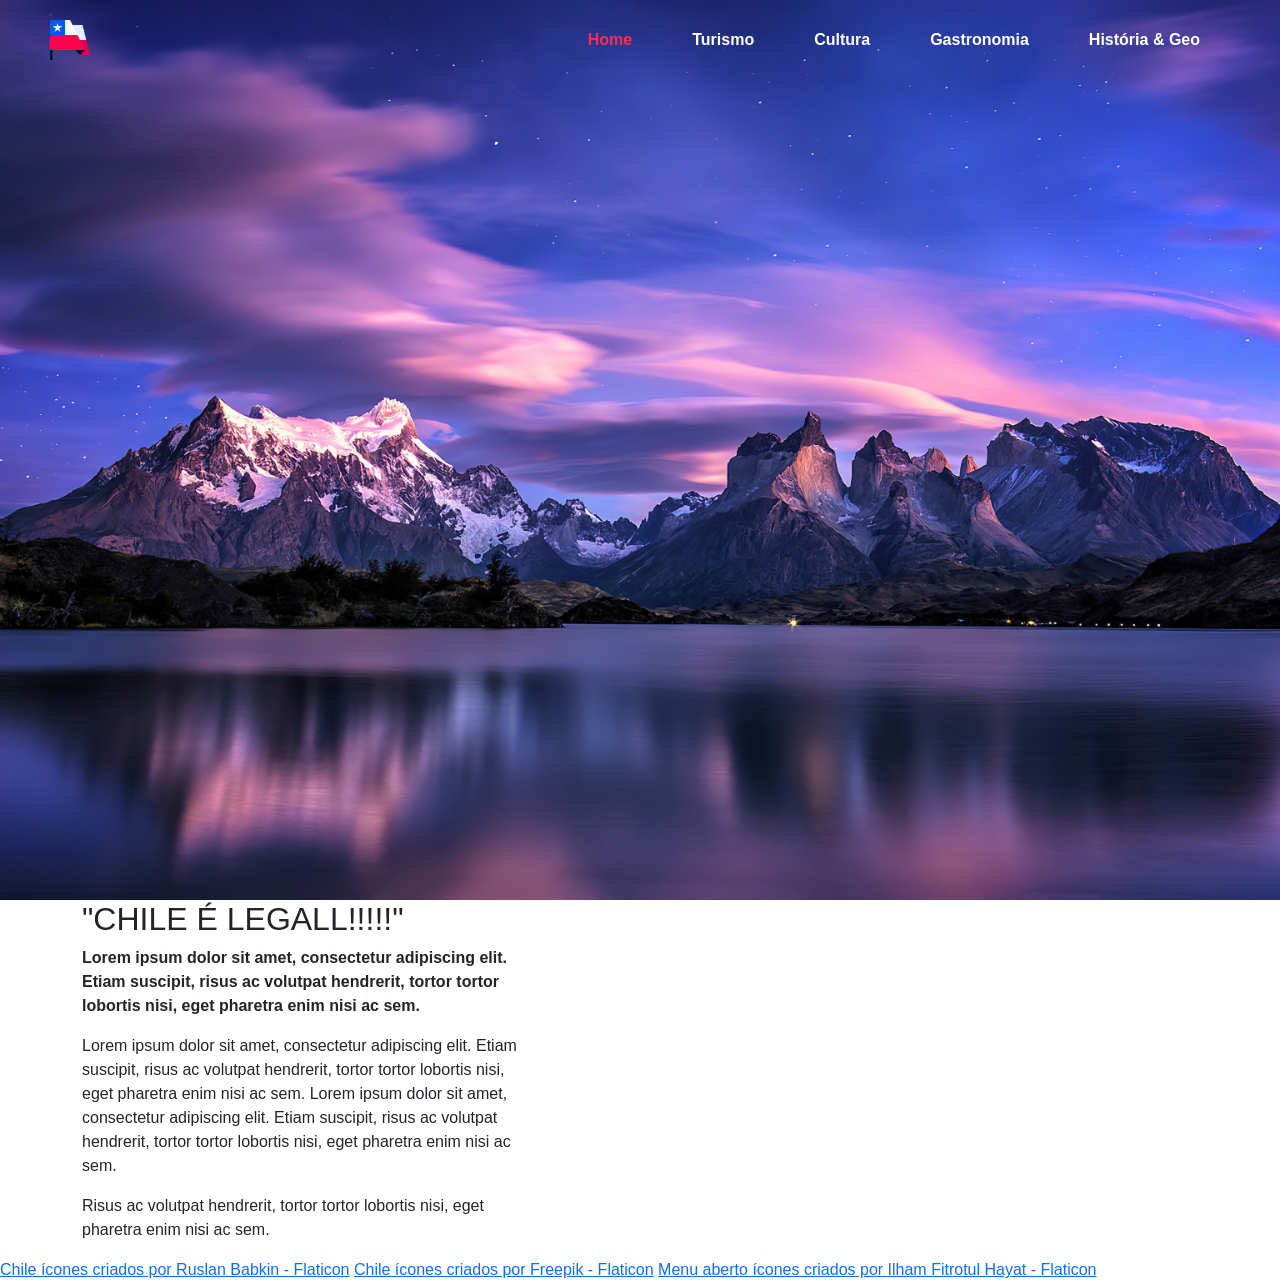
==== index.html @ fa31e48a "Navbar finalizada com responsividade" ====
<!DOCTYPE html>
<html lang="en">
<head>
    <meta charset="UTF-8">
    <meta name="viewport" content="width=device-width, initial-scale=1.0">
    <title>Chile | Home</title>
    <link rel="icon" href="assets/icons/chile-round-flag.png" type="image/x-icon">
    <link href="https://cdn.jsdelivr.net/npm/bootstrap@5.3.8/dist/css/bootstrap.min.css" rel="stylesheet" integrity="sha384-sRIl4kxILFvY47J16cr9ZwB07vP4J8+LH7qKQnuqkuIAvNWLzeN8tE5YBujZqJLB" crossorigin="anonymous">
    <link rel="stylesheet" href="css/style.css">
</head>
<body>
    <header>
    <nav class="navbar">
        <a href="index.html" class="logo">
            <img src="assets/icons/chile-flag.png" alt="Bandeira do Chile">
        </a>
        <div class="nav-links">
            <ul>
                <li class="active"><a href="index.html">Home</a></li>
                <li><a href="pages/turismo.html">Turismo</a></li>
                <li><a href="pages/cultura.html">Cultura</a></li>
                <li><a href="pages/gastronomia.html">Gastronomia</a></li>
                <li><a href="pages/historiaGeo.html">História & Geo</a></li>
            </ul>
        </div>
        <img src="assets/icons/menu-aberto.png" alt="Menu hamburguer" class="menu-hamburguer">
    </nav>
</header>
<!-- secao sobre chile -->
<section class="secao_sobre">
    <div class="container">
        <div class="row align-items-center">
            <div class="col-xl-5 col-lg-6 col-sm-8">
                <h2>"CHILE É LEGALL!!!!!"</h2>
                <div class="detalhes-sobre">
                    <p class="fw-bold">Lorem ipsum dolor sit amet, consectetur adipiscing elit. 
                        Etiam suscipit, risus ac volutpat hendrerit, tortor tortor lobortis nisi, 
                        eget pharetra enim nisi ac sem.</p>
                    <p>Lorem ipsum dolor sit amet, consectetur adipiscing elit. 
                        Etiam suscipit, risus ac volutpat hendrerit, tortor tortor lobortis nisi, 
                        eget pharetra enim nisi ac sem. Lorem ipsum dolor sit amet, consectetur adipiscing elit. 
                        Etiam suscipit, risus ac volutpat hendrerit, tortor tortor lobortis nisi, 
                        eget pharetra enim nisi ac sem.</p>
                        <p>Risus ac volutpat hendrerit, tortor tortor lobortis nisi, 
                        eget pharetra enim nisi ac sem.</p>
                </div>
            </div>
        </div>
    </div>
</section>

    <a href="https://www.flaticon.com/br/icones-gratis/chile" title="chile ícones">Chile ícones criados por Ruslan Babkin - Flaticon</a>
    <a href="https://www.flaticon.com/br/icones-gratis/chile" title="chile ícones">Chile ícones criados por Freepik - Flaticon</a>
    <a href="https://www.flaticon.com/br/icones-gratis/menu-aberto" title="menu aberto ícones">Menu aberto ícones criados por Ilham Fitrotul Hayat - Flaticon</a>

    <script src="https://cdn.jsdelivr.net/npm/bootstrap@5.3.8/dist/js/bootstrap.bundle.min.js" integrity="sha384-FKyoEForCGlyvwx9Hj09JcYn3nv7wiPVlz7YYwJrWVcXK/BmnVDxM+D2scQbITxI" crossorigin="anonymous"></script>

    <script>
        const menuHamburguer = document.querySelector(".menu-hamburguer")
        const navLinks = document.querySelector(".nav-links")

        menuHamburguer.addEventListener('click',()=>(navLinks.classList.toggle('mobile-menu')))
        
    </script>
</body>
</html>
---- css/style.css ----
* {
    margin: 0;
    padding: 0;
    text-decoration: none;
    list-style: none;
}

body {
    font-family: Arial, Helvetica, sans-serif;
    overflow-x: hidden;
}

header {
    
    height: 100vh;
    width: 100%;
    background-image: url(../assets/img/home/torres-del-paine.jpg);
    background-size: cover;
    background-position: center center;
    display: flex;
    justify-content: center;
    
}

.navbar {
    position: absolute;
    padding: 20px 50px;
    display: flex;
    align-items: center;
    width: 100%;
    box-sizing: border-box;
}

.navbar a {
    position: relative;
    color: white;
    text-decoration: none;
}

.navbar a:hover {
    color: #ff2d4c;
}

.navbar a.active:hover {
    color: #000000;
}

.navbar a::after {
    content: "";
    position: absolute;
    left: 0;
    bottom: -5px;
    width: 0;
    height: 2px;
    background: #0084ff;
    transform: width 0.3s ease;
}

.navbar a:hover::after {
    width: 100%;
}

.navbar .logo img {
    left: 60px;
    height: 40px;
    width: auto;
    display: block;
}

.navbar .nav-links ul{
    margin: 0;
    margin-left: 150px;
    display: flex;
    font-weight: 600;
}

.navbar .nav-links ul li{
    margin: 0 30px;
    
}

.navbar .nav-links ul li.active a {
    color: #ff2d4c;
    font-weight: 800;
}

.navbar .nav-links ul li.active a:hover {
    color: #ffffff;
}

.navbar .menu-hamburguer {
    display: none;
    position: absolute;
    top: 20px;
    right: 40px;
    height: 35px;
    width: auto;
}

@media screen and (max-width: 995px) {
    .navbar .logo img{
        left: 60px;
        height: 40px;
        width: auto;
    }

    .navbar .menu-hamburguer {
        display: block;
    }

    .nav-links {
        margin: 0;
        inset: 0; /* substitui top, left, width, height */
        display: flex;
        position: fixed;
        justify-content: center;
        align-items: center;
        background-color: rgba(89, 0, 255, 0.2);
        backdrop-filter: blur(7px);
        transform: translateX(-100%);
        transition: all 0.5s ease;
    }

    .nav-links.mobile-menu {
        transform: translateX(0);
        margin-left: 0;
    }

    .navbar .nav-links ul {
        margin-left: 0;
        padding: 0;
        display: flex;
        flex-direction: column;
        align-items: center;
        justify-content: center;
    }

    .navbar .nav-links ul li{
        margin: 20px 0;
        font-size: 1.2em;
    }

    .navbar .nav-links {
        margin: 0;
        font-size: 1.2em;
    }
    
}
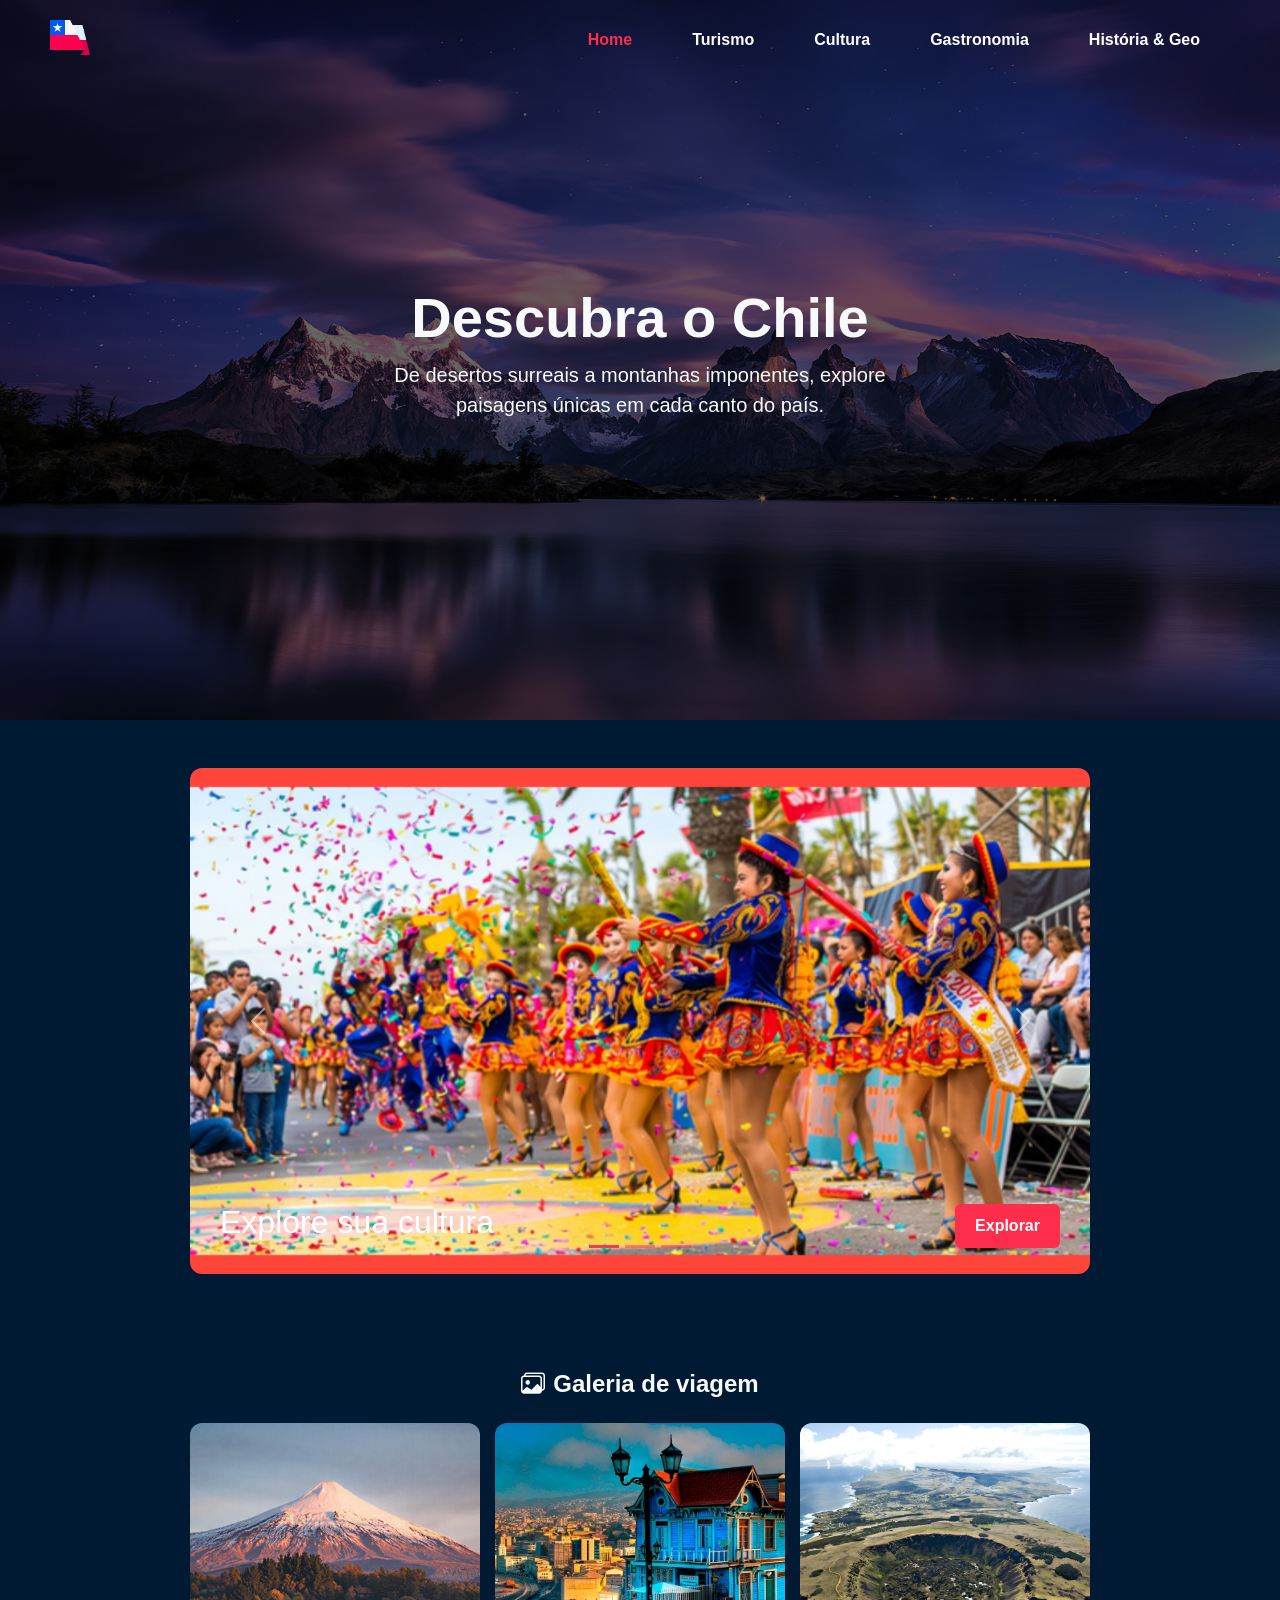
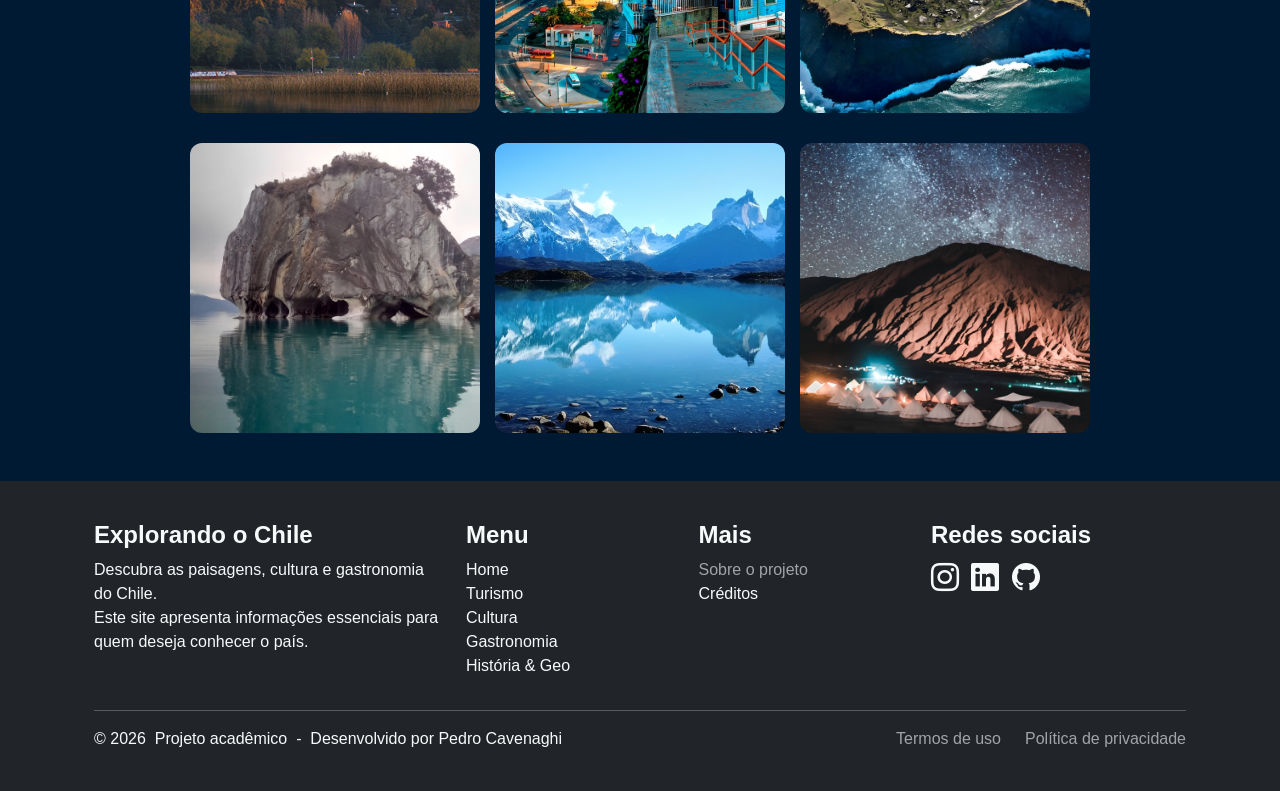
==== commit 5d74e531: "versao 1 finalizada" ====
--- a/index.html
+++ b/index.html
@@ -1,5 +1,5 @@
 <!DOCTYPE html>
-<html lang="en">
+<html lang="pt-br">
 <head>
     <meta charset="UTF-8">
     <meta name="viewport" content="width=device-width, initial-scale=1.0">
@@ -7,6 +7,8 @@
     <link rel="icon" href="assets/icons/chile-round-flag.png" type="image/x-icon">
     <link href="https://cdn.jsdelivr.net/npm/bootstrap@5.3.8/dist/css/bootstrap.min.css" rel="stylesheet" integrity="sha384-sRIl4kxILFvY47J16cr9ZwB07vP4J8+LH7qKQnuqkuIAvNWLzeN8tE5YBujZqJLB" crossorigin="anonymous">
     <link rel="stylesheet" href="css/style.css">
+    <link rel="stylesheet" href="https://cdnjs.cloudflare.com/ajax/libs/font-awesome/5.15.4/css/all.min.css" />
+    <link rel="stylesheet" href="https://cdn.jsdelivr.net/npm/bootstrap-icons@1.13.1/font/bootstrap-icons.min.css">
 </head>
 <body>
     <header>
@@ -26,41 +28,193 @@
         <img src="assets/icons/menu-aberto.png" alt="Menu hamburguer" class="menu-hamburguer">
     </nav>
 </header>
-<!-- secao sobre chile -->
-<section class="secao_sobre">
+
+<main>
+<section class="hero-home d-flex align-items-center text-center">
     <div class="container">
-        <div class="row align-items-center">
-            <div class="col-xl-5 col-lg-6 col-sm-8">
-                <h2>"CHILE É LEGALL!!!!!"</h2>
-                <div class="detalhes-sobre">
-                    <p class="fw-bold">Lorem ipsum dolor sit amet, consectetur adipiscing elit. 
-                        Etiam suscipit, risus ac volutpat hendrerit, tortor tortor lobortis nisi, 
-                        eget pharetra enim nisi ac sem.</p>
-                    <p>Lorem ipsum dolor sit amet, consectetur adipiscing elit. 
-                        Etiam suscipit, risus ac volutpat hendrerit, tortor tortor lobortis nisi, 
-                        eget pharetra enim nisi ac sem. Lorem ipsum dolor sit amet, consectetur adipiscing elit. 
-                        Etiam suscipit, risus ac volutpat hendrerit, tortor tortor lobortis nisi, 
-                        eget pharetra enim nisi ac sem.</p>
-                        <p>Risus ac volutpat hendrerit, tortor tortor lobortis nisi, 
-                        eget pharetra enim nisi ac sem.</p>
-                </div>
+        <div class="row">
+            <div class="col-lg-6 col-md-8 mx-auto text-light">
+                <h1 class="fw-bold display-4">Descubra o Chile</h1>
+                <p class="lead">
+                    De desertos surreais a montanhas imponentes, explore paisagens únicas em cada canto do país.
+                </p>
             </div>
         </div>
     </div>
 </section>
 
-    <a href="https://www.flaticon.com/br/icones-gratis/chile" title="chile ícones">Chile ícones criados por Ruslan Babkin - Flaticon</a>
-    <a href="https://www.flaticon.com/br/icones-gratis/chile" title="chile ícones">Chile ícones criados por Freepik - Flaticon</a>
-    <a href="https://www.flaticon.com/br/icones-gratis/menu-aberto" title="menu aberto ícones">Menu aberto ícones criados por Ilham Fitrotul Hayat - Flaticon</a>
+<!-- carrossel -->
+ <section>
+    <div class="container py-5">
+<div id="carouselExampleIndicators" class="carousel slide mx-auto" style="max-width: 900px;">
+  <div class="carousel-indicators">
+    <button type="button" data-bs-target="#carouselExampleIndicators" data-bs-slide-to="0" class="active" aria-current="true" aria-label="Slide 1"></button>
+    <button type="button" data-bs-target="#carouselExampleIndicators" data-bs-slide-to="1" aria-label="Slide 2"></button>
+    <button type="button" data-bs-target="#carouselExampleIndicators" data-bs-slide-to="2" aria-label="Slide 3"></button>
+  </div>
+
+  <div class="carousel-inner">
+    <div class="carousel-item active">
+      <img src="assets/img/home/carrossel-cultura.png" class="d-block w-100" alt="...">
+      <div class="carousel-content">
+      <h2>Explore sua cultura</h2>
+      <a href="pages/cultura.html" class="btn btn-primary botao-carousel">
+            Explorar
+        </a>
+      </div>
+    </div>
+
+    <div class="carousel-item">
+      <img src="assets/img/home/carrossel-gastronomia.png" class="d-block w-100" alt="...">
+      <div class="carousel-content">
+      <h2>Explore sua gastronomia</h2>
+      <a href="pages/gastronomia.html" class="btn btn-primary botao-carousel">
+            Explorar
+        </a>
+      </div>
+    </div>
+
+    <div class="carousel-item">
+      <img src="assets/img/home/carrossel-historia.png" class="d-block w-100" alt="...">
+      <div class="carousel-content">
+      <h2>Explore sua história</h2>
+      <a href="pages/historiaGeo.html" class="btn btn-primary botao-carousel">
+            Explorar
+        </a>
+      </div>
+    </div>
+    
+  </div>
+  <button class="carousel-control-prev" type="button" data-bs-target="#carouselExampleIndicators" data-bs-slide="prev">
+    <span class="carousel-control-prev-icon" aria-hidden="true"></span>
+    <span class="visually-hidden">Previous</span>
+  </button>
+  <button class="carousel-control-next" type="button" data-bs-target="#carouselExampleIndicators" data-bs-slide="next">
+    <span class="carousel-control-next-icon" aria-hidden="true"></span>
+    <span class="visually-hidden">Next</span>
+  </button>
+</div>
+</div>
+</section>
+
+<!-- galeria -->
+   <section class="section">
+    
+
+    <div class="container py-5 text-center">
+<h4 class="text-center text-light fw-bold mb-4">
+            <i class="bi bi-images me-2"></i>Galeria de viagem
+        </h4>
+        
+        <div class="box-container">
+
+            <div class="box">
+                <div class="inner">
+                    <a href="assets/img/home/vulcao-vilarrica-hd.png" class="glightbox">
+                        <img src="assets/img/home/vulcao-vilarrica-hd.png" alt="Vulcão Vilarrica">
+                        <span class="titulo">Vulcão Villarrica</span>
+                    </a>
+                </div>
+            </div>
+
+            <div class="box">
+                <div class="inner">
+                    <a href="assets/img/home/valparaiso-hd.png" class="glightbox">
+                        <img src="assets/img/home/valparaiso-hd.png" alt="Cidade Valparaiso">
+                        <span class="titulo">Cidade Valparaiso</span>
+                    </a>
+                </div>
+            </div>
+
+            <div class="box">
+                <div class="inner">
+                    <a href="assets/img/home/ilha-pascoa-hd.png" class="glightbox">
+                        <img src="assets/img/home/ilha-pascoa-hd.png" alt="Ilha de Páscoa">
+                        <span class="titulo">Ilha de Páscoa</span>
+                    </a>
+                </div>
+            </div>
+
+            <div class="box">
+                <div class="inner">
+                    <a href="assets/img/home/lago-general-hd.png" class="glightbox">
+                        <img src="assets/img/home/lago-general-hd.png" alt="Vulcão Vilarrica">
+                        <span class="titulo">Lago General Carrera</span>
+                    </a>
+                </div>
+            </div>
+
+            <div class="box">
+                <div class="inner">
+                    <a href="assets/img/home/torres-del-paine-hd.png" class="glightbox">
+                        <img src="assets/img/home/torres-del-paine-hd.png" alt="Vulcão Vilarrica">
+                        <span class="titulo">Torres del Paine</span>
+                    </a>
+                </div>
+            </div>
+
+            <div class="box">
+                <div class="inner">
+                    <a href="assets/img/home/deserto-atacama-hd.png" class="glightbox">
+                        <img src="assets/img/home/deserto-atacama-hd.png" alt="Vulcão Vilarrica">
+                        <span class="titulo">Deserto do Atacama</span>
+                    </a>
+                </div>
+            </div>
+
+        </div>
+    </div>
+</section>
+
+</main>
+
+    <footer class="bg-dark text-light py-4">
+        <div class="container px-4">
+            <div class="row">
+                <div class="col-6 col-lg-4 pt-3">
+                    <h4 class="fw-bold">Explorando o Chile</h4>
+                    <p class="mb-0">Descubra as paisagens, cultura e gastronomia do Chile.</p>
+                    <p>Este site apresenta informações essenciais para quem deseja conhecer o país.</p>
+                </div>
+                <div class="col pt-3">
+                    <h4 class="fw-bold">Menu</h4>
+                    <ul class="list-unstyled">
+                        <li><a href="index.html" class="text-decoration-none text-light">Home</a></li>
+                        <li><a href="pages/turismo.html" class="text-decoration-none text-light">Turismo</a></li>
+                        <li><a href="pages/cultura.html" class="text-decoration-none text-light">Cultura</a></li>
+                        <li><a href="pages/gastronomia.html" class="text-decoration-none text-light">Gastronomia</a></li>
+                        <li><a href="pages/historiaGeo.html" class="text-decoration-none text-light">História & Geo</a></li>
+                    </ul>
+                </div>
+                <div class="col pt-3">
+                    <h4 class="fw-bold">Mais</h4>
+                    <ul class="list-unstyled">
+                        <li><a class="text-decoration-none text-light nao-clicavel">Sobre o projeto</a></li>
+                        <li><a href="pages/creditos.html" class="text-decoration-none text-light">Créditos</a></li>
+                    </ul>
+                </div>
+                <div class="col-6 col-lg-3 pt-3">
+                    <h4 class="fw-bold">Redes sociais</h4>
+                    <div>
+                        <a href="https://www.instagram.com/pedro._.cavenaghi?igsh=MXR6azU0MGVmenJ0bg==" class="text-light"><i class="bi bi-instagram fs-3 me-2"></i></a>
+                        <a href="https://www.linkedin.com/in/pedro-cavenaghi?utm_source=share_via&utm_content=profile&utm_medium=member_android" class="text-decoration-none text-light"><i class="bi bi-linkedin fs-3 me-2"></i></a>
+                        <a href="https://github.com/Pedro-Cavenaghi" class="text-decoration-none text-light"><i class="bi bi-github fs-3 me-2"></i></a>
+                    </div>
+                </div>
+            </div>
+            <hr>
+            <div class="d-flex justify-content-between">
+                <p>© 2026&nbsp; Projeto acadêmico&nbsp; - &nbsp;Desenvolvido por Pedro Cavenaghi</p>
+                <div class="d-flex">
+                    <a class="text-decoration-none text-light me-4 nao-clicavel">Termos de uso</a>
+                    <a class="text-decoration-none text-light nao-clicavel">Política de privacidade</a>
+                </div>
+            </div>
+        </div>
+    </footer>
 
     <script src="https://cdn.jsdelivr.net/npm/bootstrap@5.3.8/dist/js/bootstrap.bundle.min.js" integrity="sha384-FKyoEForCGlyvwx9Hj09JcYn3nv7wiPVlz7YYwJrWVcXK/BmnVDxM+D2scQbITxI" crossorigin="anonymous"></script>
-
-    <script>
-        const menuHamburguer = document.querySelector(".menu-hamburguer")
-        const navLinks = document.querySelector(".nav-links")
-
-        menuHamburguer.addEventListener('click',()=>(navLinks.classList.toggle('mobile-menu')))
-        
-    </script>
+    
+    <script src="js/jsmain.js"></script>
 </body>
 </html>
--- a/css/style.css
+++ b/css/style.css
@@ -5,29 +5,58 @@
     list-style: none;
 }
 
-body {
+html {
+    height: 100%;
+}
+
+ body {
+    margin: 0;
     font-family: Arial, Helvetica, sans-serif;
+    min-height: 100vh;
+    height: 100%;
     overflow-x: hidden;
+    background-color: #001a33;
+    background-repeat: no-repeat;
+    background-attachment: fixed;
+    display: flex;
+    flex-direction: column;
 }
 
 header {
-    
+    position: absolute;
+    width: 100%;
+    z-index: 10;
+}
+
+main {
+    flex: 1;
+}
+
+.hero {
     height: 100vh;
     width: 100%;
-    background-image: url(../assets/img/home/torres-del-paine.jpg);
+    background-image: url(../assets/img/home/torres-del-paine-edit.JPG);
     background-size: cover;
     background-position: center center;
     display: flex;
     justify-content: center;
+}
+
+.nao-clicavel {
+    opacity: 0.6;
+    cursor: not-allowed;
+}
+
+.nao-scroll {
+    overflow: hidden;
+    height: 100vh;
+}
+
+.navbar {
     
-}
-
-.navbar {
-    position: absolute;
     padding: 20px 50px;
     display: flex;
     align-items: center;
-    width: 100%;
     box-sizing: border-box;
 }
 
@@ -45,7 +74,7 @@
     color: #000000;
 }
 
-.navbar a::after {
+.navbar ul a::after {
     content: "";
     position: absolute;
     left: 0;
@@ -93,7 +122,7 @@
     position: absolute;
     top: 20px;
     right: 40px;
-    height: 35px;
+    height: 40px;
     width: auto;
 }
 
@@ -145,4 +174,278 @@
         font-size: 1.2em;
     }
     
+}
+
+    /* carrossel */
+.carousel-indicators [data-bs-target] {
+    background-color: #ed3c57;
+}
+
+.carousel-item img {
+    object-position: center;
+    border-radius: 12px;
+}
+
+.carousel-img-container {
+    position: relative;
+}
+
+.carousel-img-container img {
+    display: block;
+    width: 100%;
+}
+
+/* mobile */
+@media (max-width: 768px) {
+    .carousel-content {
+        left: 15px;
+        bottom: 15px;
+    }
+
+    .carousel-content h2 {
+        font-size: 1.2rem;
+    }
+}
+
+.carousel-banner img {
+    height: 500px;
+    width: 100%;
+    object-fit: cover;
+}
+
+.carousel-banner {
+    position: relative;
+    overflow: hidden;
+    z-index: 0;
+}
+
+/* conteúdo flexível */
+
+.carousel-content {
+    position: absolute;
+    bottom: 25px;
+    left: 30px;
+    right: 30px;
+
+    display: flex;
+    justify-content: space-between;
+    align-items: center;
+
+    color: white;
+
+    z-index: 2;
+    
+}
+
+.botao-carousel {
+    background: #ff2d4c;
+    border: none;
+    padding: 10px 20px;
+    font-weight: bold;
+}
+
+.botao-carousel:hover {
+    background: #770012;
+}
+
+/* galeria */
+.box-container {
+    max-width: 900px;
+    margin: 0 auto;
+    display: grid;
+    grid-template-columns: repeat(3, 1fr);
+    column-gap: 15px; /* lateral */
+    row-gap: 30px;    /* vertical */
+}
+
+@media (max-width: 768px) {
+    .box-container {
+        grid-template-columns: repeat(2, 1fr);
+    }
+}
+
+@media (max-width: 480px) {
+    .box-container {
+        grid-template-columns: 1fr;
+    }
+}
+
+.inner {
+    position: relative;
+    width: 100%;
+    aspect-ratio: 1 / 1;
+    overflow: hidden;
+    border-radius: 12px;
+}
+
+/* imagem */
+.inner img {
+    width: 100%;
+    height: 100%;
+    object-fit: cover;
+    transition: 0.4s;
+}
+
+/* overlay escuro */
+.inner::after {
+    pointer-events: none;
+    content: "";
+    position: absolute;
+    inset: 0;
+    background: rgba(0,0,0,0.4);
+    opacity: 0;
+    transition: 0.3s;
+}
+
+/* título */
+.titulo {
+    position: absolute;
+    bottom: 10px;
+    left: 15px;
+    color: white;
+    font-weight: bold;
+    font-size: 1.1rem;
+    opacity: 0;
+    transform: translateY(10px);
+    transition: 0.3s;
+}
+
+/* hover */
+.box:hover img {
+    transform: scale(1.08);
+    filter: brightness(0.7);
+}
+
+.box:hover .inner::after {
+    opacity: 1;
+}
+
+.box:hover .titulo {
+    opacity: 1;
+    transform: translateY(0);
+}
+
+.hero-turismo {
+    height: 80vh;
+    background: url('../assets/img/home/pedras-chile.jpg') center/cover no-repeat;
+    position: relative;
+}
+
+/* overlay escuro */
+.hero-turismo::after {
+    content: "";
+    position: absolute;
+    inset: 0;
+    background: rgba(0, 0, 0, 0.6);
+}
+
+/* garante que o conteúdo fique acima */
+.hero-turismo .container {
+    position: relative;
+    z-index: 2;
+}
+
+.hero-historia {
+    height: 80vh;
+    background: url('../assets/img/home/carrossel-historia.png') center/cover no-repeat;
+    position: relative;
+}
+
+/* overlay escuro */
+.hero-historia::after {
+    content: "";
+    position: absolute;
+    inset: 0;
+    background: rgba(0, 0, 0, 0.6);
+}
+
+/* garante que o conteúdo fique acima */
+.hero-historia .container {
+    position: relative;
+    z-index: 2;
+}
+
+.hero-gastronomia {
+    height: 80vh;
+    background: url('../assets/img/home/chile-gastronomia-hero2.webp') center/cover no-repeat;
+    position: relative;
+}
+
+/* overlay escuro */
+.hero-gastronomia::after {
+    content: "";
+    position: absolute;
+    inset: 0;
+    background: rgba(0, 0, 0, 0.6);
+}
+
+/* garante que o conteúdo fique acima */
+.hero-gastronomia .container {
+    position: relative;
+    z-index: 2;
+}
+
+.hero-cultura {
+    height: 80vh;
+    background: url('../assets/img/home/chile-cultura.jpg') center/cover no-repeat;
+    position: relative;
+}
+
+/* overlay escuro */
+.hero-cultura::after {
+    content: "";
+    position: absolute;
+    inset: 0;
+    background: rgba(0, 0, 0, 0.6);
+}
+
+/* garante que o conteúdo fique acima */
+.hero-cultura .container {
+    position: relative;
+    z-index: 2;
+}
+
+.hero-home {
+    height: 80vh;
+    background: url('../assets/img/home/torres-del-paine.jpg') center/cover no-repeat;
+    position: relative;
+}
+
+/* overlay escuro */
+.hero-home::after {
+    content: "";
+    position: absolute;
+    inset: 0;
+    background: rgba(0, 0, 0, 0.6);
+}
+
+/* garante que o conteúdo fique acima */
+.hero-home .container {
+    position: relative;
+    z-index: 2;
+}
+
+.nav-pills .nav-link {
+    color: white;
+    margin-bottom: 10px;
+    background: #1c1c1c;
+}
+
+.nav-pills .nav-link.active {
+    background: #ff2d4c;
+}
+
+.nav-pills .nav-link:hover {
+    background: #333;
+}
+
+.gastronomia-section {
+    background: #121826;
+}
+
+.tab-pane img {
+    width: 100%;
+    height: 300px;
+    object-fit: cover;
+    border-radius: 10px;
 }
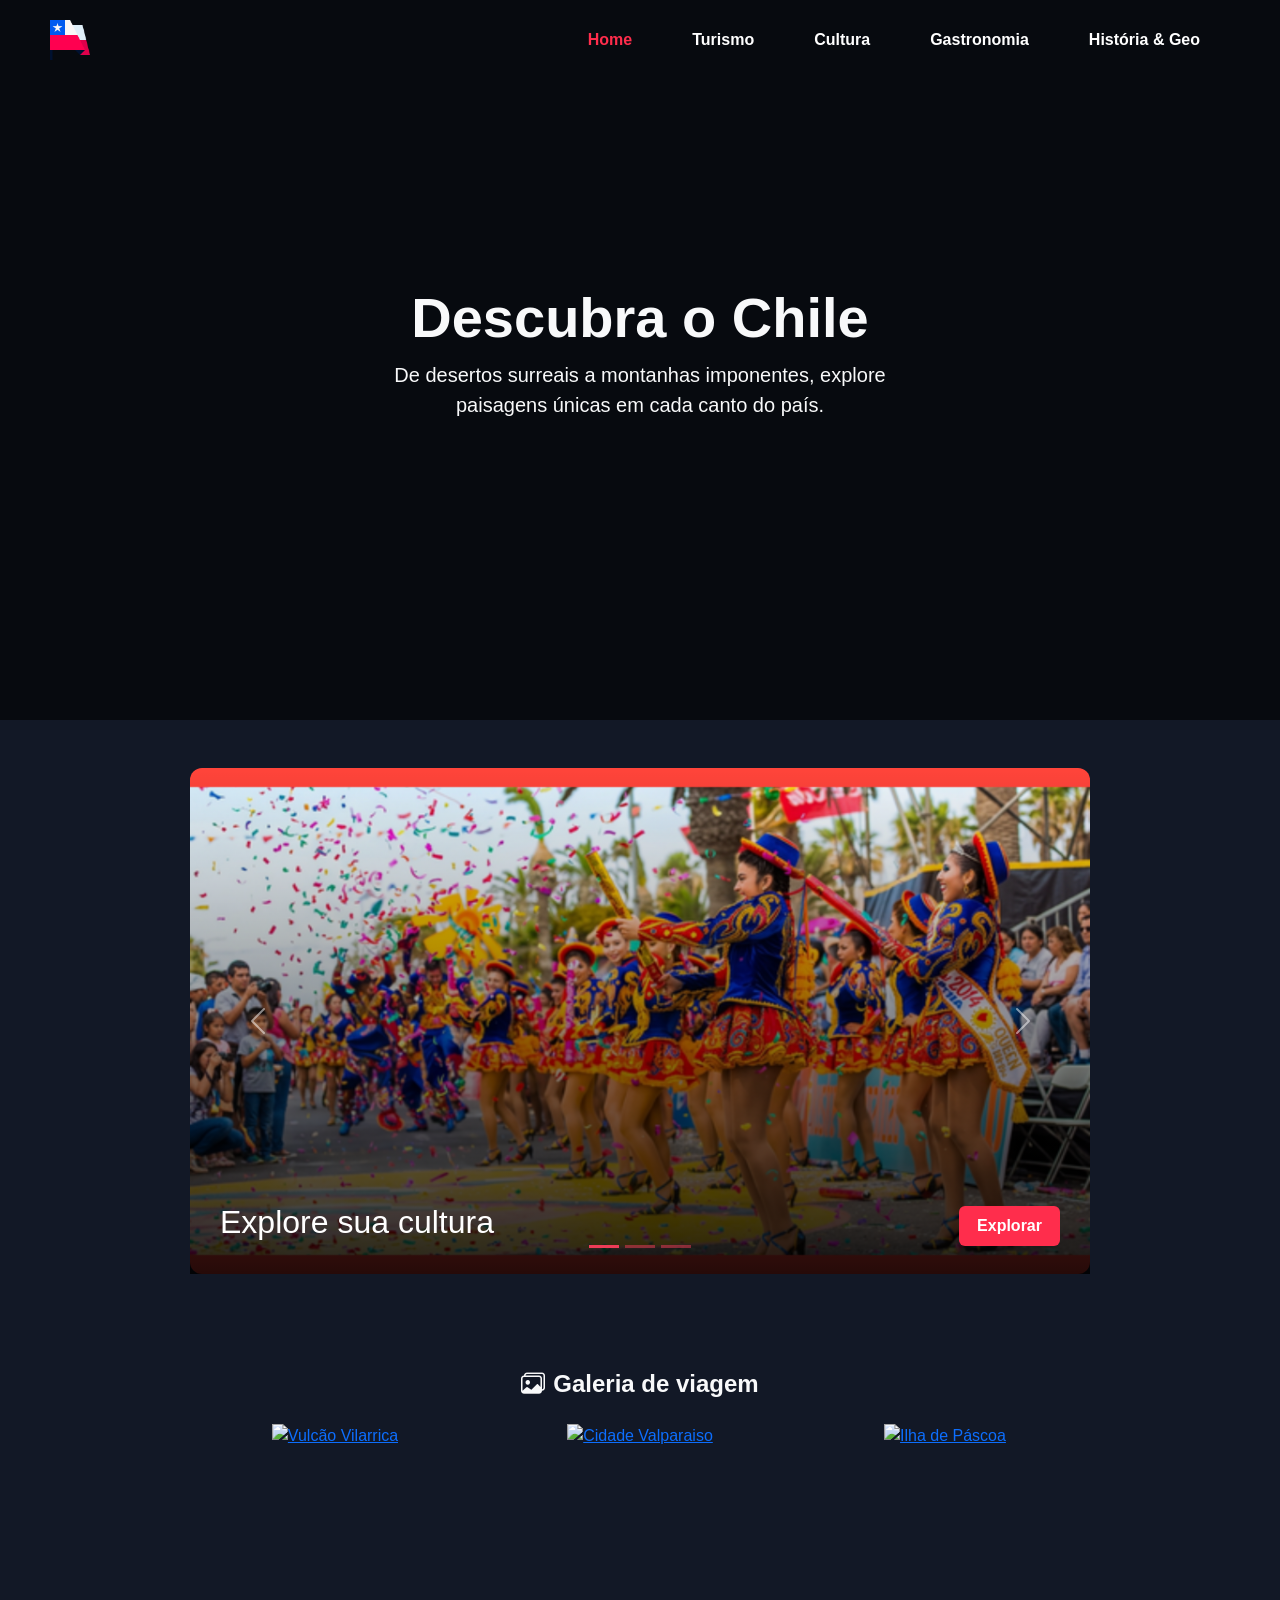
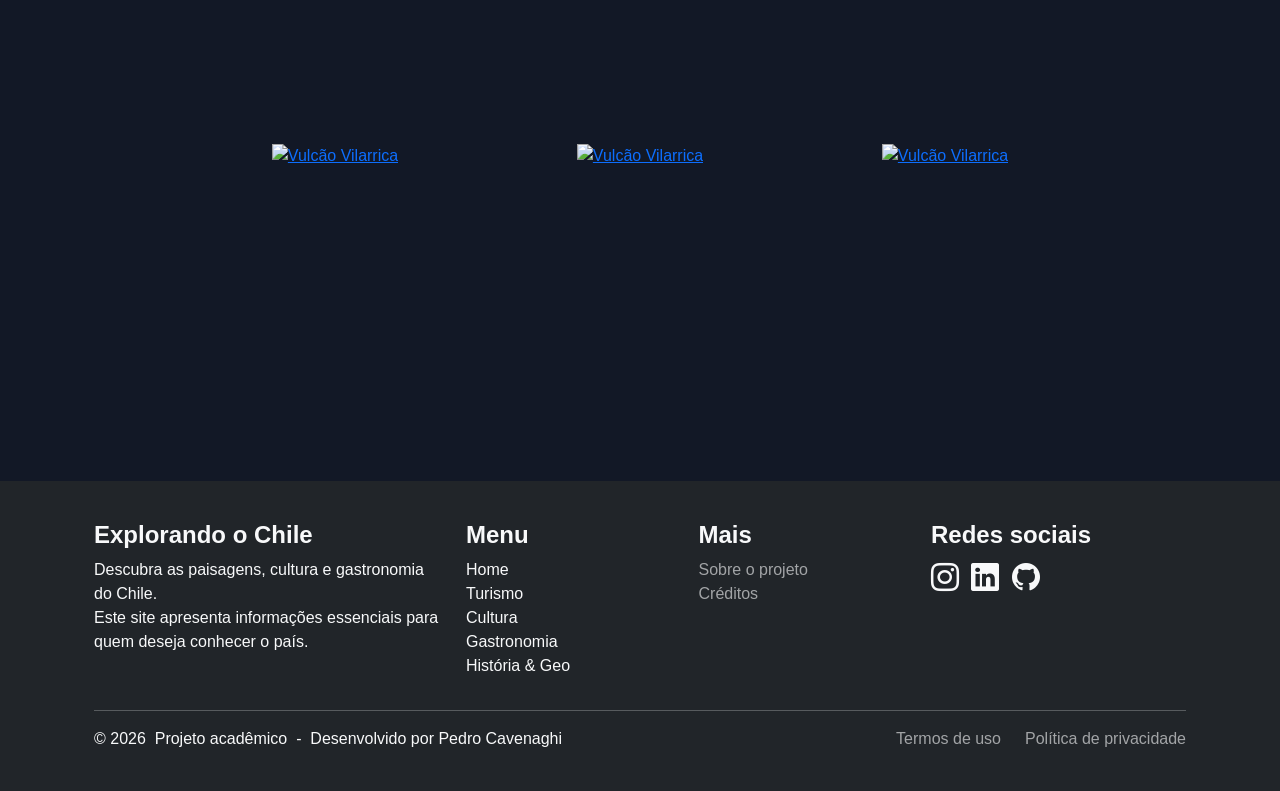
==== commit f2c0675b: "layout das paginas cultura e historia" ====
--- a/index.html
+++ b/index.html
@@ -9,6 +9,7 @@
     <link rel="stylesheet" href="css/style.css">
     <link rel="stylesheet" href="https://cdnjs.cloudflare.com/ajax/libs/font-awesome/5.15.4/css/all.min.css" />
     <link rel="stylesheet" href="https://cdn.jsdelivr.net/npm/bootstrap-icons@1.13.1/font/bootstrap-icons.min.css">
+    <link href="https://cdn.jsdelivr.net/npm/glightbox/dist/css/glightbox.min.css" rel="stylesheet">
 </head>
 <body>
     <header>
@@ -30,7 +31,7 @@
 </header>
 
 <main>
-<section class="hero-home d-flex align-items-center text-center">
+<section class="hero hero-home d-flex align-items-center text-center">
     <div class="container">
         <div class="row">
             <div class="col-lg-6 col-md-8 mx-auto text-light">
@@ -55,7 +56,8 @@
 
   <div class="carousel-inner">
     <div class="carousel-item active">
-      <img src="assets/img/home/carrossel-cultura.png" class="d-block w-100" alt="...">
+        <div class="carousel-overlay"></div>
+      <img src="assets/img/home/carrossel-cultura.png" class="d-block w-100" alt="Fiesta Patria">
       <div class="carousel-content">
       <h2>Explore sua cultura</h2>
       <a href="pages/cultura.html" class="btn btn-primary botao-carousel">
@@ -65,7 +67,8 @@
     </div>
 
     <div class="carousel-item">
-      <img src="assets/img/home/carrossel-gastronomia.png" class="d-block w-100" alt="...">
+        <div class="carousel-overlay"></div>
+      <img src="assets/img/home/carrossel-gastronomia.png" class="d-block w-100" alt="Empada chilena">
       <div class="carousel-content">
       <h2>Explore sua gastronomia</h2>
       <a href="pages/gastronomia.html" class="btn btn-primary botao-carousel">
@@ -75,7 +78,8 @@
     </div>
 
     <div class="carousel-item">
-      <img src="assets/img/home/carrossel-historia.png" class="d-block w-100" alt="...">
+        <div class="carousel-overlay"></div>
+      <img src="assets/img/shared/carrossel-historia.png" class="d-block w-100" alt="Quadro de guerra">
       <div class="carousel-content">
       <h2>Explore sua história</h2>
       <a href="pages/historiaGeo.html" class="btn btn-primary botao-carousel">
@@ -110,8 +114,8 @@
 
             <div class="box">
                 <div class="inner">
-                    <a href="assets/img/home/vulcao-vilarrica-hd.png" class="glightbox">
-                        <img src="assets/img/home/vulcao-vilarrica-hd.png" alt="Vulcão Vilarrica">
+                    <a href="assets/img/shared/vulcao-vilarrica-hd.png" class="glightbox">
+                        <img src="assets/img/shared/vulcao-vilarrica-hd.png" alt="Vulcão Vilarrica">
                         <span class="titulo">Vulcão Villarrica</span>
                     </a>
                 </div>
@@ -119,8 +123,8 @@
 
             <div class="box">
                 <div class="inner">
-                    <a href="assets/img/home/valparaiso-hd.png" class="glightbox">
-                        <img src="assets/img/home/valparaiso-hd.png" alt="Cidade Valparaiso">
+                    <a href="assets/img/shared/valparaiso-hd.png" class="glightbox">
+                        <img src="assets/img/shared/valparaiso-hd.png" alt="Cidade Valparaiso">
                         <span class="titulo">Cidade Valparaiso</span>
                     </a>
                 </div>
@@ -128,8 +132,8 @@
 
             <div class="box">
                 <div class="inner">
-                    <a href="assets/img/home/ilha-pascoa-hd.png" class="glightbox">
-                        <img src="assets/img/home/ilha-pascoa-hd.png" alt="Ilha de Páscoa">
+                    <a href="assets/img/shared/ilha-pascoa-hd.png" class="glightbox">
+                        <img src="assets/img/shared/ilha-pascoa-hd.png" alt="Ilha de Páscoa">
                         <span class="titulo">Ilha de Páscoa</span>
                     </a>
                 </div>
@@ -137,8 +141,8 @@
 
             <div class="box">
                 <div class="inner">
-                    <a href="assets/img/home/lago-general-hd.png" class="glightbox">
-                        <img src="assets/img/home/lago-general-hd.png" alt="Vulcão Vilarrica">
+                    <a href="assets/img/shared/lago-general-hd.png" class="glightbox">
+                        <img src="assets/img/shared/lago-general-hd.png" alt="Vulcão Vilarrica">
                         <span class="titulo">Lago General Carrera</span>
                     </a>
                 </div>
@@ -146,8 +150,8 @@
 
             <div class="box">
                 <div class="inner">
-                    <a href="assets/img/home/torres-del-paine-hd.png" class="glightbox">
-                        <img src="assets/img/home/torres-del-paine-hd.png" alt="Vulcão Vilarrica">
+                    <a href="assets/img/shared/torres-del-paine-hd.png" class="glightbox">
+                        <img src="assets/img/shared/torres-del-paine-hd.png" alt="Vulcão Vilarrica">
                         <span class="titulo">Torres del Paine</span>
                     </a>
                 </div>
@@ -155,8 +159,8 @@
 
             <div class="box">
                 <div class="inner">
-                    <a href="assets/img/home/deserto-atacama-hd.png" class="glightbox">
-                        <img src="assets/img/home/deserto-atacama-hd.png" alt="Vulcão Vilarrica">
+                    <a href="assets/img/shared/deserto-atacama-hd.png" class="glightbox">
+                        <img src="assets/img/shared/deserto-atacama-hd.png" alt="Vulcão Vilarrica">
                         <span class="titulo">Deserto do Atacama</span>
                     </a>
                 </div>
@@ -190,7 +194,7 @@
                     <h4 class="fw-bold">Mais</h4>
                     <ul class="list-unstyled">
                         <li><a class="text-decoration-none text-light nao-clicavel">Sobre o projeto</a></li>
-                        <li><a href="pages/creditos.html" class="text-decoration-none text-light">Créditos</a></li>
+                        <li><a href="pages/creditos.html" class="text-decoration-none text-light nao-clicavel">Créditos</a></li>
                     </ul>
                 </div>
                 <div class="col-6 col-lg-3 pt-3">
@@ -214,6 +218,7 @@
     </footer>
 
     <script src="https://cdn.jsdelivr.net/npm/bootstrap@5.3.8/dist/js/bootstrap.bundle.min.js" integrity="sha384-FKyoEForCGlyvwx9Hj09JcYn3nv7wiPVlz7YYwJrWVcXK/BmnVDxM+D2scQbITxI" crossorigin="anonymous"></script>
+    <script src="https://cdn.jsdelivr.net/npm/glightbox/dist/js/glightbox.min.js"></script>
     
     <script src="js/jsmain.js"></script>
 </body>
--- a/css/style.css
+++ b/css/style.css
@@ -15,7 +15,7 @@
     min-height: 100vh;
     height: 100%;
     overflow-x: hidden;
-    background-color: #001a33;
+    background-color: #121826;
     background-repeat: no-repeat;
     background-attachment: fixed;
     display: flex;
@@ -237,15 +237,30 @@
     
 }
 
+.carousel-overlay {
+    position: absolute;
+    inset: 0;
+
+    background: linear-gradient(
+        to top,
+        rgba(0, 0, 0, 0.85), /* forte embaixo */
+        rgba(0, 0, 0, 0.4),  /* meio */
+        rgba(0, 0, 0, 0)     /* transparente em cima */
+    );
+
+    z-index: 1;
+    pointer-events: none; /* 🔥 importante */
+}
+
 .botao-carousel {
     background: #ff2d4c;
     border: none;
-    padding: 10px 20px;
+    padding: 8px 18px;
     font-weight: bold;
 }
 
 .botao-carousel:hover {
-    background: #770012;
+    background: #6c0010;
 }
 
 /* galeria */
@@ -278,7 +293,6 @@
     border-radius: 12px;
 }
 
-/* imagem */
 .inner img {
     width: 100%;
     height: 100%;
@@ -286,7 +300,6 @@
     transition: 0.4s;
 }
 
-/* overlay escuro */
 .inner::after {
     pointer-events: none;
     content: "";
@@ -297,7 +310,6 @@
     transition: 0.3s;
 }
 
-/* título */
 .titulo {
     position: absolute;
     bottom: 10px;
@@ -310,7 +322,6 @@
     transition: 0.3s;
 }
 
-/* hover */
 .box:hover img {
     transform: scale(1.08);
     filter: brightness(0.7);
@@ -325,105 +336,49 @@
     transform: translateY(0);
 }
 
-.hero-turismo {
+/* hero */
+
+.hero {
     height: 80vh;
-    background: url('../assets/img/home/pedras-chile.jpg') center/cover no-repeat;
-    position: relative;
-}
-
-/* overlay escuro */
-.hero-turismo::after {
+    background-position: center;
+    background-size: cover;
+    background-repeat: no-repeat;
+    position: relative;
+}
+
+.hero::after {
     content: "";
     position: absolute;
     inset: 0;
     background: rgba(0, 0, 0, 0.6);
 }
 
-/* garante que o conteúdo fique acima */
-.hero-turismo .container {
+.hero .container {
     position: relative;
     z-index: 2;
 }
 
+.hero-home {
+    background-image: url('../assets/img/home/hero-principal.png');
+}
+
+.hero-turismo {
+    background-image: url('../assets/img/turismo/hero-moais.jpg');
+}
+
 .hero-historia {
-    height: 80vh;
-    background: url('../assets/img/home/carrossel-historia.png') center/cover no-repeat;
-    position: relative;
-}
-
-/* overlay escuro */
-.hero-historia::after {
-    content: "";
-    position: absolute;
-    inset: 0;
-    background: rgba(0, 0, 0, 0.6);
-}
-
-/* garante que o conteúdo fique acima */
-.hero-historia .container {
-    position: relative;
-    z-index: 2;
+    background-image: url('../assets/img/historia/hero-historia-geo.png');
 }
 
 .hero-gastronomia {
-    height: 80vh;
-    background: url('../assets/img/home/chile-gastronomia-hero2.webp') center/cover no-repeat;
-    position: relative;
-}
-
-/* overlay escuro */
-.hero-gastronomia::after {
-    content: "";
-    position: absolute;
-    inset: 0;
-    background: rgba(0, 0, 0, 0.6);
-}
-
-/* garante que o conteúdo fique acima */
-.hero-gastronomia .container {
-    position: relative;
-    z-index: 2;
+    background-image: url('../assets/img/gastronomia/hero-gastronomia-gerado.png');
 }
 
 .hero-cultura {
-    height: 80vh;
-    background: url('../assets/img/home/chile-cultura.jpg') center/cover no-repeat;
-    position: relative;
-}
-
-/* overlay escuro */
-.hero-cultura::after {
-    content: "";
-    position: absolute;
-    inset: 0;
-    background: rgba(0, 0, 0, 0.6);
-}
-
-/* garante que o conteúdo fique acima */
-.hero-cultura .container {
-    position: relative;
-    z-index: 2;
-}
-
-.hero-home {
-    height: 80vh;
-    background: url('../assets/img/home/torres-del-paine.jpg') center/cover no-repeat;
-    position: relative;
-}
-
-/* overlay escuro */
-.hero-home::after {
-    content: "";
-    position: absolute;
-    inset: 0;
-    background: rgba(0, 0, 0, 0.6);
-}
-
-/* garante que o conteúdo fique acima */
-.hero-home .container {
-    position: relative;
-    z-index: 2;
-}
+    background-image: url('../assets/img/cultura/hero-cultura.png');
+}
+
+/* tabs gastronomia */
 
 .nav-pills .nav-link {
     color: white;
@@ -448,4 +403,18 @@
     height: 300px;
     object-fit: cover;
     border-radius: 10px;
+}
+
+.section-img {
+    width: 100%;
+    height: 350px;
+    object-fit: cover;
+    border-radius: 12px;
+}
+
+.section-vimg {
+    width: 100%;
+    height: 420px;
+    object-fit: cover;
+    border-radius: 12px;
 }
